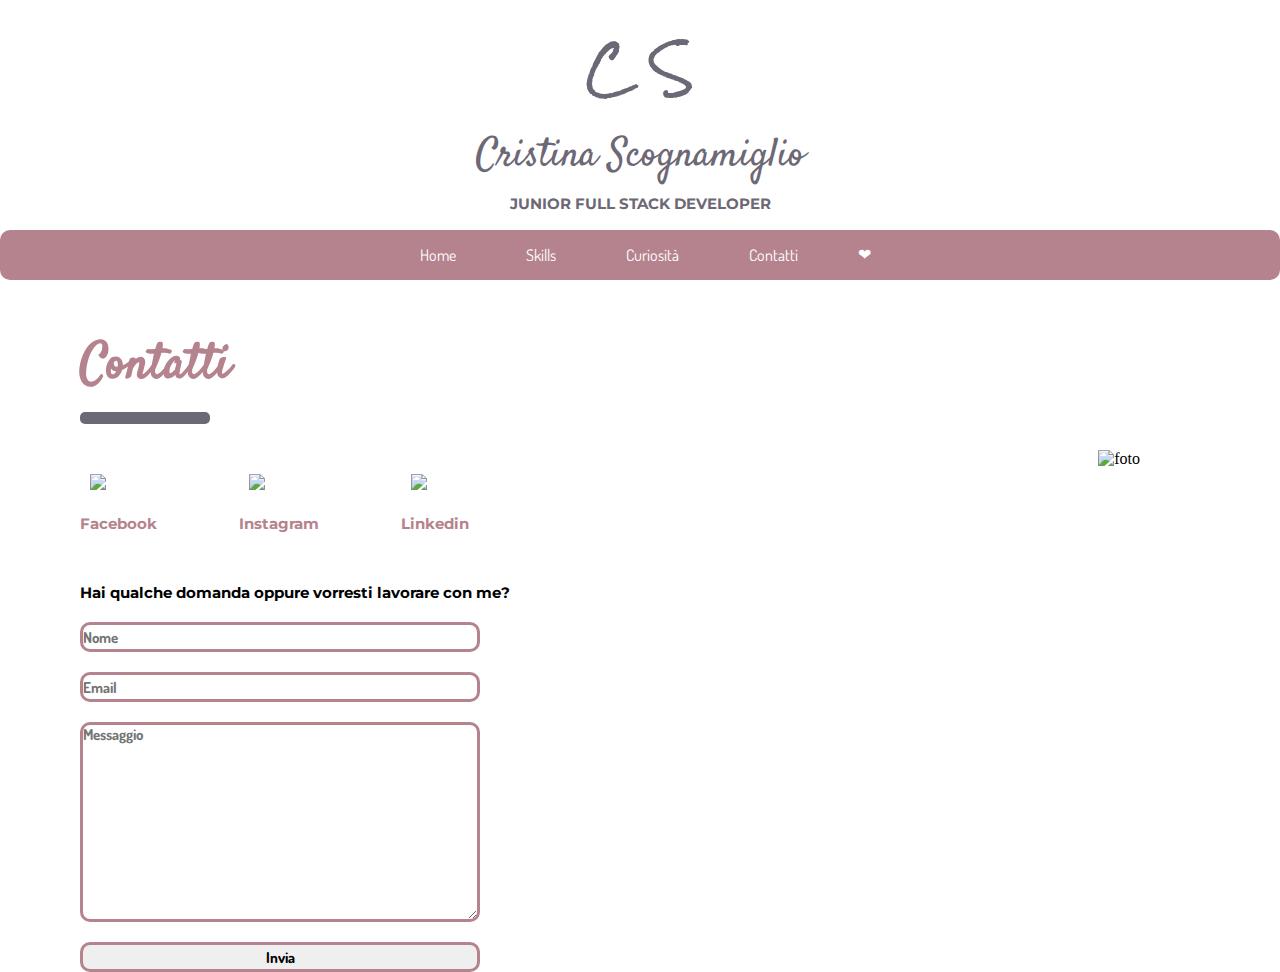
==== contatti.html @ 04442f4a "Add files via upload" ====
<!DOCTYPE html>
<html lang="it" dir="ltr">
  <head>
    <meta charset="utf-8">
    <meta name='viewport'
      content='width=device-width, initial-scale=1.0, maximum-scale=1.0' />
    <link rel="stylesheet" href="styles.css">

    <!-- Fonts -->
    <link rel="preconnect" href="https://fonts.gstatic.com">
    <link href="https://fonts.googleapis.com/css2?family=Rock+Salt&family=Satisfy&family=Montserrat&family=Dosis&display=swap" rel="stylesheet">

    <title>Contact me!</title>
  </head>


  <body>
    <!-- Parte superiore con firma -->
    <header>
      <div class="firma">
        <div class="firma-breve">C S</div>
        <div class="firma-lunga">Cristina Scognamiglio</div>
        <div class="professione"><strong>JUNIOR FULL STACK DEVELOPER</strong></div>
      </div>
    </header>
    <!-- Barra di navigazione -->
    <nav>
      <div class="menu-contenitore">
        <div class="menu">
          <div><a href="home.html">Home</a></div>
          <div><a href="skills.html">Skills</a></div>
          <div><a href="curiosità.html">Curiosità</a></div>
          <div><a href="contatti.html">Contatti</a></div>
          <div class="heart">&#x2764;</div>
        </div>
      </div>
    </nav>
    <!-- Input e Titolo-->
   <div class="corpo-sito">

      <main>
        <div class="Titoloetesto">
          <h1>Contatti</h1>
          <div class="barra"></div>
          <div class="social">
            <a class="sito" href="https://www.facebook.com/cristina.scognamiglio93/"><img class="link" src="immagini/facebook.png" alt="Facebook"/></a>
            <span class="testo"><strong>Facebook</strong></span>
          </div>
          <div class="social">
            <a class="sito" href="https://www.instagram.com/_crispycri/"><img class="link" src="immagini/instagram.png" alt="Instagram"/></a>
            <span class="testo"><strong>Instagram</strong></span>
          </div>
          <div class="social">
            <a class="sito" href="http://www.linkedin.com/in/cristina-scognamiglio93"><img class="link" src="immagini/linkedin.png" alt="Linkedin"/></a>
            <span class="testo"><strong>Linkedin</strong></span>
          </div>
          <h3>Hai qualche domanda oppure vorresti lavorare con me?</h3>
          <form action="https://formspree.io/f/xpzokezo"
                method="POST">
                <label>
                  <input type="text" name="Name "placeholder="Nome" required>
                  <input type="email" name="Email" placeholder="Email" required>
                </label>
                <label>
                  <textarea class="messaggio" name="message" rows="10" cols="80" placeholder="Messaggio" required></textarea>
                </label>
                <button class="bottoneinvia" type="submit">Invia</button>
          </form>
        </div>
     </main>

     <!-- Foto laterale -->
     <div class="Foto">
       <img class="fotocontact" src="immagini/cri-contatti.jpg" alt="foto">
     </div>
     
    </div>
  </body>
</html>
---- styles.css ----
* {
  margin: 0;
  padding: 0;
  box-sizing: border-box;
}

html,body{
  height:100%;
}
 body{background: #FFF;}

/*Parte superiore con firma*/
.firma{
  color:#6d6875;   /*tonalità di grigio*/
  margin-top: 10px;
  text-align: center;
  width:100%;
  height:200px;
}
.firma-breve{
  font-family: 'Rock Salt', cursive;
  font-size: 50px;
}

.firma-lunga{
  font-family: 'Satisfy', cursive;
  font-size: 40px;
}

.professione{
  font-family: 'Montserrat', sans-serif;
  font-size: 15px;
  margin-top: 8px;
}

/*Barra di navigazione*/
.menu-contenitore{
  margin-top: 20px;
  display: flex;
  justify-content: center;
  background: #b5838d;   /*tonalità di rosa scuro*/
  padding:15px 0;
  border-radius: 10px;
}

.menu{
  width:100%;
  display: flex;
  justify-content: center;
}

.heart{color:#FFF;}

a{
  color:#FFF;
  text-decoration: none;
  font-family: 'Dosis', sans-serif;
  font-size: auto;
  padding: 10px;
  border-radius: 5px;
  margin-right: 50px;
}

a:hover{
  background: #e5989b; /*tonalità di rosa chiaro*/
}
a:active{
  background: #ffb4a2;  /*altra tonalità di rosa*/
}

/* Titolo Testo e Foto generico*/
main{
  width:100%;
  height:70%;
  background-size: auto;
  -o-background-size: auto;
  -moz-background-size: auto;
  padding-left: 80px;
  padding-right: 80px;
}
.Titoloetesto{
  width: 50%;
  height:100%;
  position:relative;
}
h1{
  margin-top: 50px;
  color:#b5838d;
  font-family: 'Satisfy', cursive;
  font-size: 50px;
  text-align: left;
}
.barra{
  width: 130px;
  height:12px;
  border-radius: 5px;
  background-color: #6d6875;
  margin-top:10px;
}
p{
  font-family:'Montserrat', sans-serif;
  font-size: 20px;
  text-align: left;
  margin-top: 50px;
  color:#495057;      /*nero/grigio*/
}
.capacità{
 font-family:'Montserrat', sans-serif;
 font-size: 20px;
 text-align: left;
 margin-top: 10px;
 color:#495057;      /*nero/grigio*/
}

.Foto{
  position: absolute;
  right:10%;
  top:50%;
  max-width: 100%;
  height: auto;
}

.fotohome{    /*foto laterale*/
  width:auto;
  height:600px;
}

/*Footer*/
.partefinale{
  text-align: center;
  display: block;
}

.icone{
  margin-top: 50px;
  display: inline-block;
  margin-right: 50px;
  margin-bottom: 30px;
  margin-top:200px;
}

.testo{
  display: block;
  font-family: 'Montserrat', sans-serif;
  font-size: 15px;
  color: #b5838d;   /*tonalità di rosa scuro*/
}

/* Pagina Skills */
img{           /*icone*/
  margin-right: 12px;
  display:inline-block;
}

.fotoskills{     /*foto laterale*/
  width:auto;
  height:500px;
}

.Foto2{             /*foto laterale*/
  position: absolute;
  right:10%;
  top:165%;
  max-width: 100%;
  height: auto;
}

/*Curiosità Page*/
h2{
  font-family: 'Montserrat', sans-serif;
  font-size: 15px;
  margin-top: 20px;
}

.Foto3{          /*foto laterale*/
  position: absolute;
  right:10%;
  top:85%;
  max-width: 100%;
  height: auto;
}


/* Pagina Contatti */
input, .messaggio, .bottoneinvia{
  display: block;
  margin-top: 20px;
  width:400px;
  height:30px;
  border: 3px solid #b5838d;   /*tonalità di rosa scuro*/
  border-radius: 10px;
  font-family: 'Dosis', sans-serif;
  font-weight: bolder;
  font-size: 15px;
}

h3{
  font-family: 'Montserrat', sans-serif;
  font-size: 15px;
  margin-top: 50px;
}
.social{
  display: inline-block;
  margin-top: 50px;
}
.link {
  width:auto;
  height:40px;
}
.sito:hover{
  background: none;
}
.sito:active{
  background: none;
}
.messaggio{
  width:400px;
  height:200px;
}

.bottoneinvia:hover{background: #6d6875;}  /*tonalità di grigio*/
.bottoneinvia:active{background: #FFF; }



/*Responsive*/

@media screen and (max-width:360px){
  img{
    height:50px;
    width:auto;
  }
}

@media screen and (max-width:768px){
  /*Menu*/
  .menu-contenitore{margin-top: 70px;}

  a{margin-right: 10px;}

  /*Corpo del sito*/
  main{
    padding-left: 40px;
    padding-right: 40px;
  }

  .Titoloetesto{
    width: 100%;
    height:100%;
  }

  h1{text-align: left;}

  p, .capacità{text-align: left;}

  .Foto{display: none;}

  .Foto2{display: none;}

  .Foto3{display: none;}

  .icone{margin-right:10px;}

  .social{margin-right:10px;}

  input{
    width:200px;
    height:30px;
  }

  .link {
    width:auto;
    height:30px;
  }
  .testo{font-size: 10px;}

  .messaggio{
    width:300px;
    height:200px;
  }
  .bottoneinvia{
    width:300px;
  }
}

@media screen and (max-width:1024px){
  /*Foto*/
  .Foto{
    position: absolute;
    right:0;
    top:30%;
    max-width: 100%;
    height: auto;
  }

  .Foto2{
    position: absolute;
    right:0;
    top:100%;
    max-width: 100%;
    height: auto;
  }

  .Foto3{
    position: absolute;
    right:0;
    top:30%;
    max-width: 100%;
    height: auto;
  }
  .fotocontact{
    width:auto;
    height:600px;
  }
}

@media screen and (max-width:1024px) and (max-height:768px){
  /*Foto*/
  .Foto{
    position: absolute;
    right:0;
    top:50%;
    max-width: 100%;
    height: auto;
  }
  .Foto2{
    position: absolute;
    right:0;
    top:160%;
    max-width: 100%;
    height: auto;
  }

  .Foto3{
    position: absolute;
    right:0;
    top:60%;
    max-width: 100%;
    height: auto;
  }


  .fotocontact{
    width:auto;
    height:600px;
  }
}
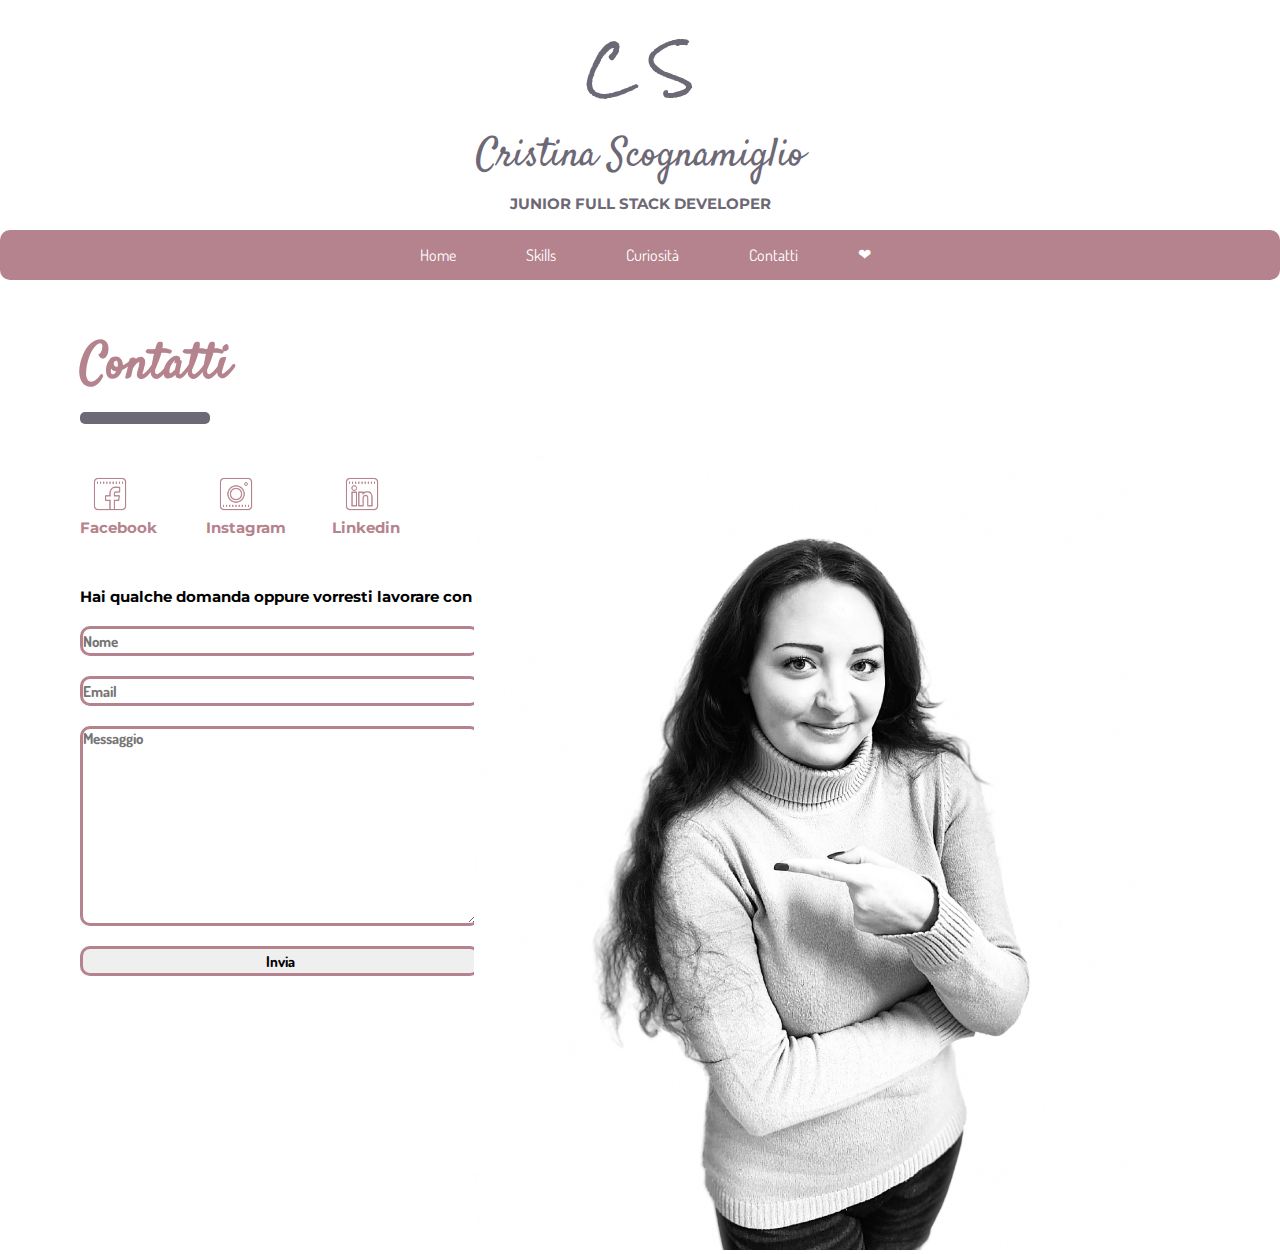
==== commit 0172ead6: "Add files via upload" ====
--- a/contatti.html
+++ b/contatti.html
@@ -27,7 +27,7 @@
     <nav>
       <div class="menu-contenitore">
         <div class="menu">
-          <div><a href="home.html">Home</a></div>
+          <div><a href="index.html">Home</a></div>
           <div><a href="skills.html">Skills</a></div>
           <div><a href="curiosità.html">Curiosità</a></div>
           <div><a href="contatti.html">Contatti</a></div>
@@ -73,7 +73,7 @@
      <div class="Foto">
        <img class="fotocontact" src="immagini/cri-contatti.jpg" alt="foto">
      </div>
-     
+
     </div>
   </body>
 </html>
